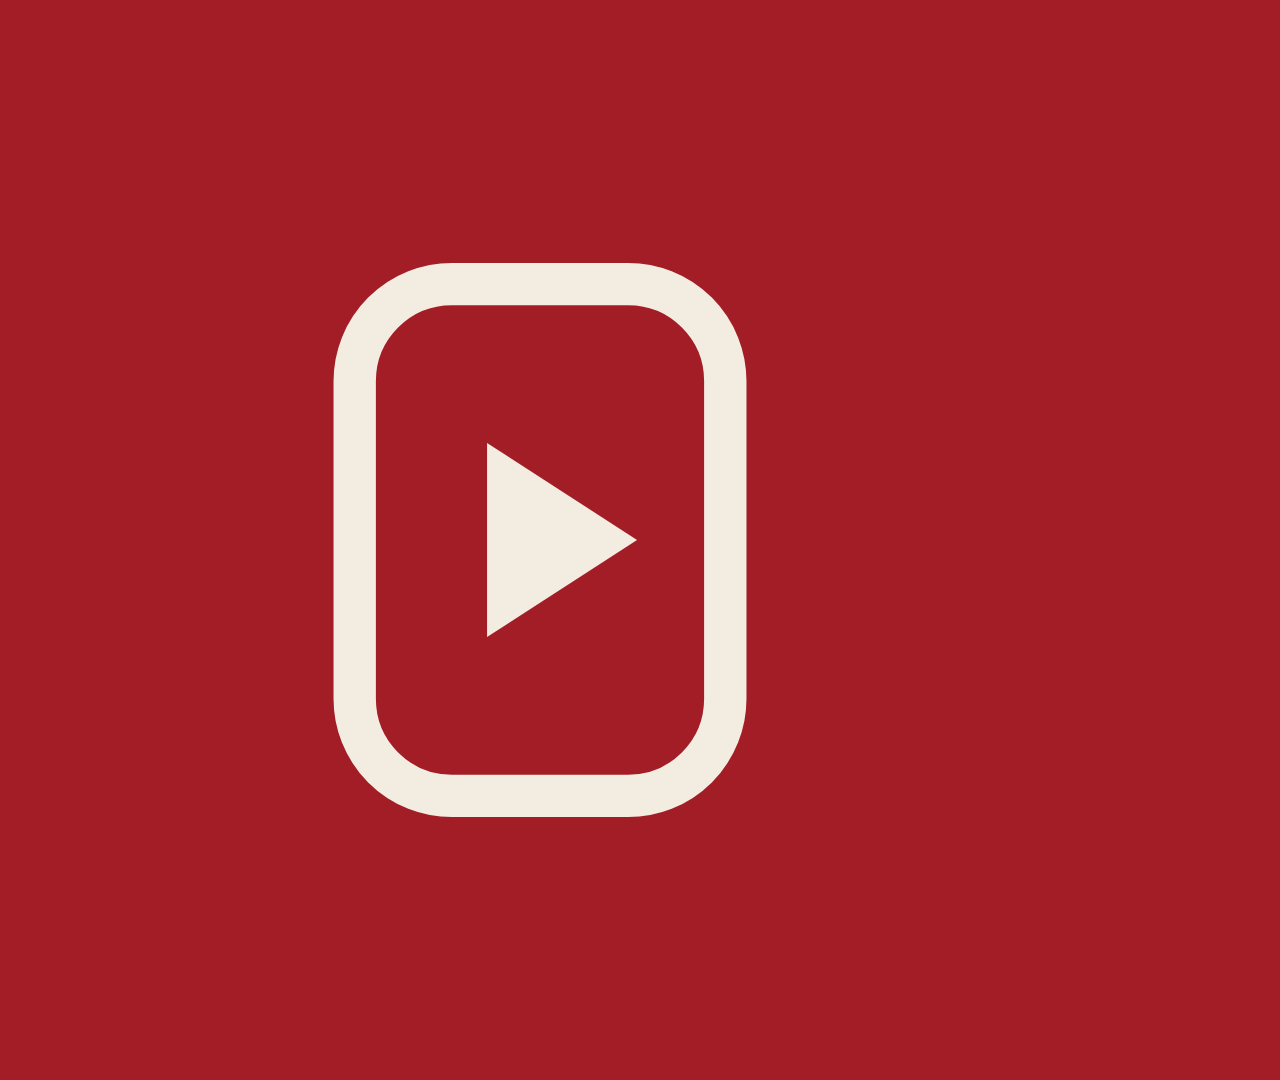
==== instagram/profil.html @ a3c3de62 "Instagram için tanıtım Reels'i, kapak ve profil fotoğrafı ekle Co-Authored-By: Claude Opus 5.5 <nore" ====
<!DOCTYPE html>
<html lang="tr"><head><meta charset="utf-8"><title>Vitrin Reels — Profil fotoğrafı (1080×1080)</title>
<style>
  html,body{margin:0;width:1080px;height:1080px;overflow:hidden}
  body{display:grid;place-items:center;background:#A31D26}
  body.cream{background:#F3ECE1}
</style></head>
<body>
  <!-- ?v=cream : krem zemin, kırmızı ikon -->
  <svg id="icon" width="600" height="600" viewBox="0 0 34 34" fill="none" aria-label="Vitrin Reels">
    <rect x="6.5" y="2.5" width="21" height="29" rx="5.5" stroke="#F3ECE1" stroke-width="2.4"/>
    <path d="M14 11.5l8.5 5.5-8.5 5.5z" fill="#F3ECE1"/>
  </svg>
  <script>
    if (new URLSearchParams(location.search).get('v') === 'cream') {
      document.body.classList.add('cream');
      document.querySelectorAll('#icon [stroke]').forEach(e => e.setAttribute('stroke', '#A31D26'));
      document.querySelectorAll('#icon [fill]:not([fill=none])').forEach(e => e.setAttribute('fill', '#A31D26'));
    }
  </script>
</body></html>
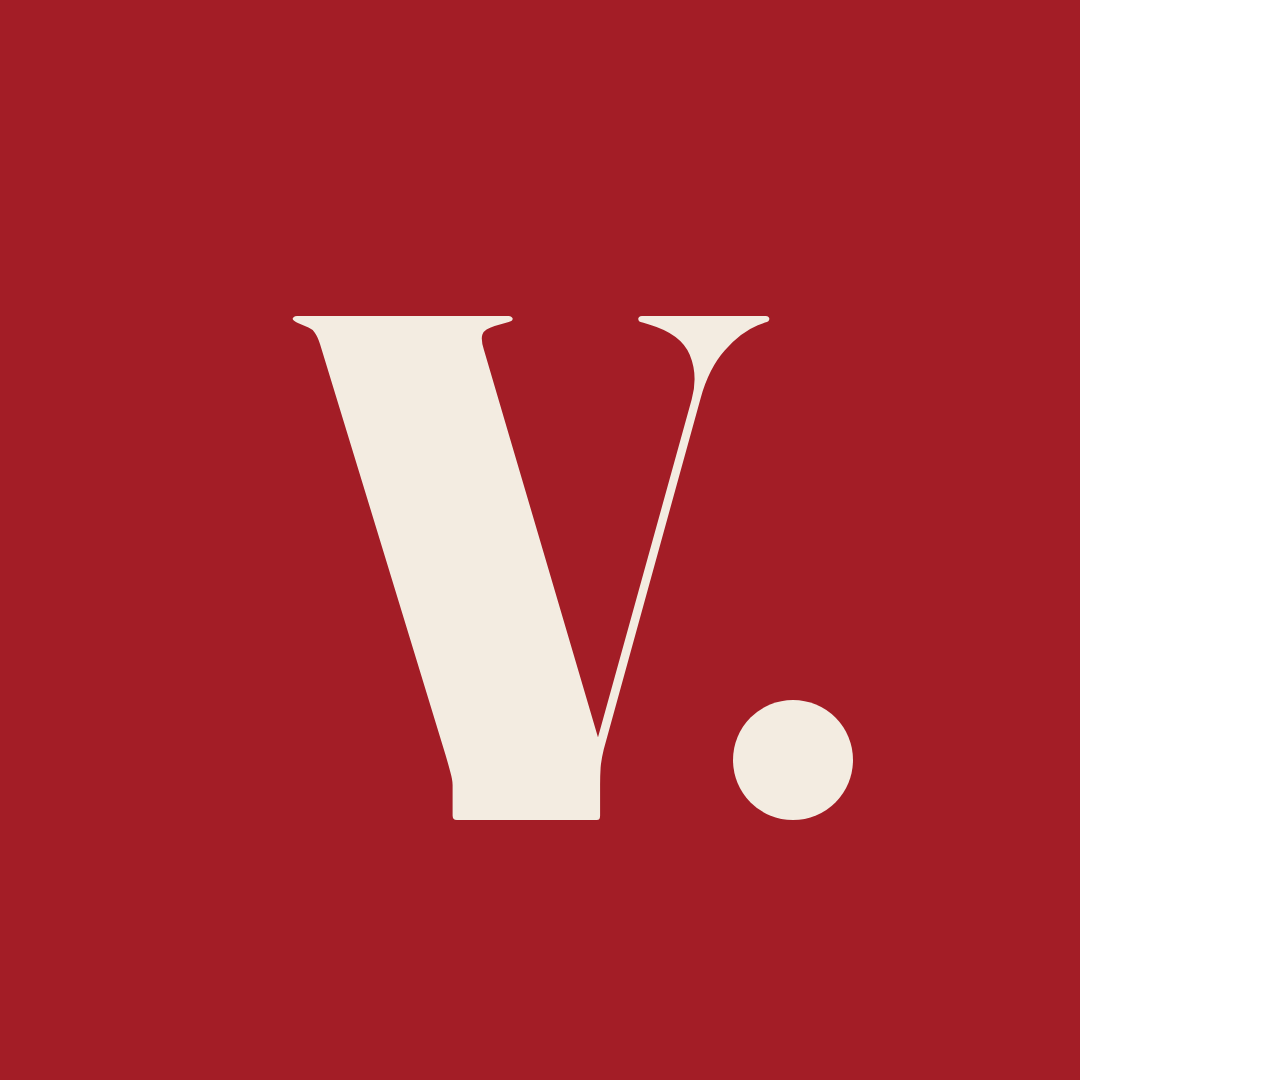
==== commit 596b5c51: "Yeni profil fotoğrafı seçenekleri ve 6 Instagram gönderisi ekle Co-Authored-By: Claude Opus 5.5 <nor" ====
--- a/instagram/profil.html
+++ b/instagram/profil.html
@@ -1,21 +1,45 @@
 <!DOCTYPE html>
-<html lang="tr"><head><meta charset="utf-8"><title>Vitrin Reels — Profil fotoğrafı (1080×1080)</title>
+<html lang="tr"><head><meta charset="utf-8"><title>Vitrin Reels — Profil fotoğrafı seçenekleri (1080×1080)</title>
+<link href="https://fonts.googleapis.com/css2?family=Fraunces:ital,opsz,wght@0,9..144,700;0,9..144,900;1,9..144,700&family=DM+Mono:wght@500&display=block" rel="stylesheet">
 <style>
+  :root{--cream:#F3ECE1;--red:#A31D26;--soft:#C9474F}
   html,body{margin:0;width:1080px;height:1080px;overflow:hidden}
-  body{display:grid;place-items:center;background:#A31D26}
-  body.cream{background:#F3ECE1}
+  .opt{display:none;position:relative;width:1080px;height:1080px;align-items:center;justify-content:center}
+  .opt.on{display:flex}
+  .serif{font-family:"Fraunces",serif;font-weight:900;line-height:1}
+  .mono{font-family:"DM Mono",monospace;font-weight:500}
+
+  /* 1 — V monogram + REC noktası */
+  #o1{background:var(--red);color:var(--cream)}
+  #o1 .v{font-size:720px;letter-spacing:-0.04em;margin:40px 0 0 70px;display:flex;align-items:baseline}
+  #o1 .dot{display:inline-block;width:120px;height:120px;border-radius:50%;background:var(--cream);margin-left:6px}
+
+  /* 2 — Vizör: krem zemin, köşeler, V */
+  #o2{background:var(--cream);color:var(--red)}
+  #o2 .v{font-size:600px;letter-spacing:-0.04em;margin-top:30px}
+  #o2 .c{position:absolute;width:150px;height:150px;border:34px solid var(--red)}
+  #o2 .tl{top:200px;left:200px;border-right:0;border-bottom:0;border-top-left-radius:34px}
+  #o2 .tr{top:200px;right:200px;border-left:0;border-bottom:0;border-top-right-radius:34px}
+  #o2 .bl{bottom:200px;left:200px;border-right:0;border-top:0;border-bottom-left-radius:34px}
+  #o2 .br{bottom:200px;right:200px;border-left:0;border-top:0;border-bottom-right-radius:34px}
+  #o2 .rec{position:absolute;top:248px;right:248px;width:70px;height:70px;border-radius:50%;background:var(--red)}
+
+  /* 3 — Kelime logosu */
+  #o3{background:var(--red);color:var(--cream);flex-direction:column}
+  #o3 .w{font-size:300px;letter-spacing:-0.045em;display:flex;align-items:baseline}
+  #o3 .w i{display:inline-block;width:64px;height:64px;border-radius:50%;background:var(--cream);margin-left:8px}
+  #o3 .s{font-size:76px;letter-spacing:.62em;margin:26px 0 0 .62em}
+
+  /* 4 — Telefon çerçevesi içinde V */
+  #o4{background:var(--red)}
+  #o4 .ph{width:520px;height:720px;border:42px solid var(--cream);border-radius:110px;box-sizing:border-box;display:flex;align-items:center;justify-content:center;position:relative}
+  #o4 .v{font-size:500px;color:var(--cream);letter-spacing:-0.04em;margin-top:24px}
+  #o4 .notch{position:absolute;top:34px;left:50%;transform:translateX(-50%);width:120px;height:26px;border-radius:13px;background:var(--cream)}
 </style></head>
 <body>
-  <!-- ?v=cream : krem zemin, kırmızı ikon -->
-  <svg id="icon" width="600" height="600" viewBox="0 0 34 34" fill="none" aria-label="Vitrin Reels">
-    <rect x="6.5" y="2.5" width="21" height="29" rx="5.5" stroke="#F3ECE1" stroke-width="2.4"/>
-    <path d="M14 11.5l8.5 5.5-8.5 5.5z" fill="#F3ECE1"/>
-  </svg>
-  <script>
-    if (new URLSearchParams(location.search).get('v') === 'cream') {
-      document.body.classList.add('cream');
-      document.querySelectorAll('#icon [stroke]').forEach(e => e.setAttribute('stroke', '#A31D26'));
-      document.querySelectorAll('#icon [fill]:not([fill=none])').forEach(e => e.setAttribute('fill', '#A31D26'));
-    }
-  </script>
+  <div class="opt" id="o1"><span class="serif v">V<span class="dot"></span></span></div>
+  <div class="opt" id="o2"><span class="c tl"></span><span class="c tr"></span><span class="c bl"></span><span class="c br"></span><span class="serif v">V</span></div>
+  <div class="opt" id="o3"><span class="serif w">vitrin<i></i></span><span class="mono s">REELS</span></div>
+  <div class="opt" id="o4"><div class="ph"><span class="notch"></span><span class="serif v">V</span></div></div>
+  <script>document.getElementById('o' + (new URLSearchParams(location.search).get('o') || '1')).classList.add('on');</script>
 </body></html>
